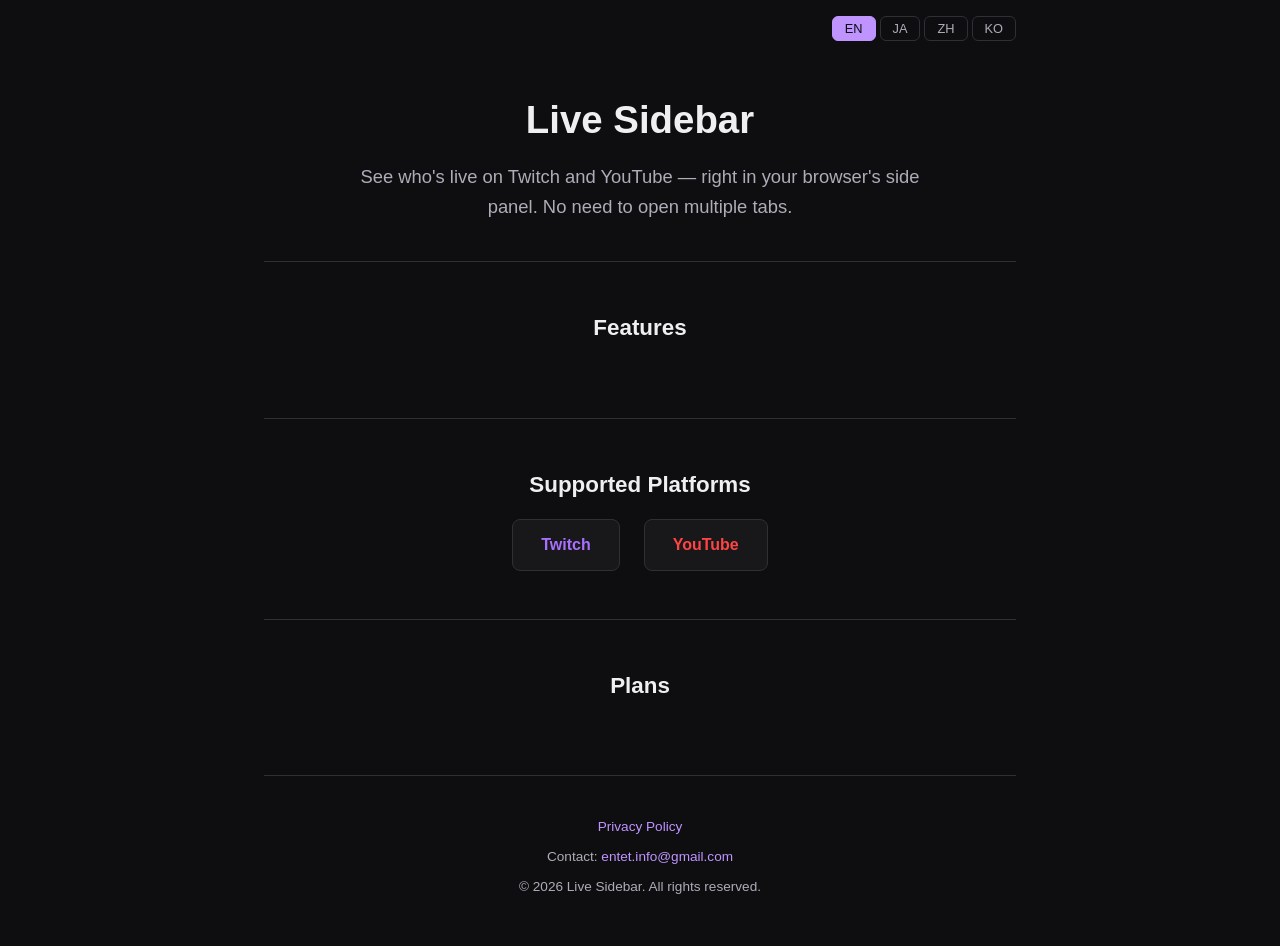
==== index.html @ 1e836720 "Add multilingual support (EN/JA/ZH/KO) to landing page and privacy policy" ====
<!DOCTYPE html>
<html lang="en">
<head>
  <meta charset="UTF-8">
  <meta name="viewport" content="width=device-width, initial-scale=1.0">
  <title>Live Sidebar — Browser Extension for Twitch & YouTube</title>
  <style>
    * { margin: 0; padding: 0; box-sizing: border-box; }
    body {
      font-family: -apple-system, BlinkMacSystemFont, 'Segoe UI', Roboto, sans-serif;
      background: #0e0e10;
      color: #efeff1;
      line-height: 1.6;
    }
    .container { max-width: 800px; margin: 0 auto; padding: 0 24px; }

    .lang-switcher {
      display: flex;
      justify-content: flex-end;
      gap: 4px;
      padding: 16px 0 0;
    }
    .lang-btn {
      background: transparent;
      border: 1px solid #2f2f35;
      color: #adadb8;
      padding: 4px 12px;
      border-radius: 6px;
      cursor: pointer;
      font-size: 0.8rem;
    }
    .lang-btn:hover { border-color: #bf94ff; color: #efeff1; }
    .lang-btn.active { background: #bf94ff; color: #0e0e10; border-color: #bf94ff; }

    header {
      padding: 48px 0 40px;
      text-align: center;
      border-bottom: 1px solid #2f2f35;
    }
    header h1 { font-size: 2.4rem; font-weight: 700; margin-bottom: 12px; }
    header p { font-size: 1.15rem; color: #adadb8; max-width: 560px; margin: 0 auto; }

    .features { padding: 48px 0; border-bottom: 1px solid #2f2f35; }
    .features h2 { font-size: 1.4rem; margin-bottom: 24px; text-align: center; }
    .feature-grid { display: grid; grid-template-columns: 1fr 1fr; gap: 20px; }
    .feature-card {
      background: #18181b;
      border: 1px solid #2f2f35;
      border-radius: 12px;
      padding: 24px;
    }
    .feature-card h3 { font-size: 1rem; margin-bottom: 8px; color: #bf94ff; }
    .feature-card p { font-size: 0.9rem; color: #adadb8; }

    .platforms { padding: 48px 0; text-align: center; border-bottom: 1px solid #2f2f35; }
    .platforms h2 { font-size: 1.4rem; margin-bottom: 16px; }
    .platform-badges { display: flex; justify-content: center; gap: 24px; margin-top: 12px; }
    .badge {
      background: #18181b;
      border: 1px solid #2f2f35;
      border-radius: 8px;
      padding: 12px 28px;
      font-size: 1rem;
      font-weight: 600;
    }
    .badge.twitch { color: #a970ff; }
    .badge.youtube { color: #ff4444; }

    .pricing { padding: 48px 0; border-bottom: 1px solid #2f2f35; }
    .pricing h2 { font-size: 1.4rem; margin-bottom: 24px; text-align: center; }
    .pricing-grid { display: grid; grid-template-columns: 1fr 1fr; gap: 20px; }
    .pricing-card {
      background: #18181b;
      border: 1px solid #2f2f35;
      border-radius: 12px;
      padding: 28px;
      text-align: center;
    }
    .pricing-card.pro { border-color: #bf94ff; }
    .pricing-card h3 { font-size: 1.2rem; margin-bottom: 8px; }
    .pricing-card .price { font-size: 1.6rem; font-weight: 700; margin: 12px 0; }
    .pricing-card .price span { font-size: 0.85rem; font-weight: 400; color: #adadb8; }
    .pricing-card ul { list-style: none; text-align: left; margin-top: 16px; }
    .pricing-card ul li { padding: 6px 0; font-size: 0.9rem; color: #adadb8; }
    .pricing-card ul li::before { content: "\2713  "; color: #00c853; font-weight: 700; }

    footer { padding: 40px 0; text-align: center; color: #adadb8; font-size: 0.85rem; }
    footer a { color: #bf94ff; text-decoration: none; }
    footer a:hover { text-decoration: underline; }
    footer p { margin-bottom: 8px; }

    [data-lang] { display: none; }
    [data-lang].active { display: block; }
    header [data-lang].active { display: block; }
    .feature-grid [data-lang].active, .pricing-grid [data-lang].active { display: grid; }
    .platform-badges [data-lang].active { display: flex; }

    @media (max-width: 600px) {
      header h1 { font-size: 1.8rem; }
      .feature-grid, .pricing-grid { grid-template-columns: 1fr; }
    }
  </style>
</head>
<body>
  <div class="container">
    <div class="lang-switcher">
      <button class="lang-btn active" onclick="setLang('en')">EN</button>
      <button class="lang-btn" onclick="setLang('ja')">JA</button>
      <button class="lang-btn" onclick="setLang('zh')">ZH</button>
      <button class="lang-btn" onclick="setLang('ko')">KO</button>
    </div>

    <header>
      <h1>Live Sidebar</h1>
      <p data-lang="en" class="active">See who's live on Twitch and YouTube — right in your browser's side panel. No need to open multiple tabs.</p>
      <p data-lang="ja">TwitchとYouTubeのライブ配信状況を、ブラウザのサイドパネルでまとめて確認。複数のタブを開く必要はありません。</p>
      <p data-lang="zh">在浏览器侧边栏中查看 Twitch 和 YouTube 的直播状态，无需打开多个标签页。</p>
      <p data-lang="ko">브라우저 사이드 패널에서 Twitch와 YouTube 라이브 방송을 한눈에 확인하세요. 여러 탭을 열 필요가 없습니다.</p>
    </header>

    <section class="features">
      <h2 data-lang="en" class="active">Features</h2>
      <h2 data-lang="ja">機能</h2>
      <h2 data-lang="zh">功能</h2>
      <h2 data-lang="ko">기능</h2>

      <div class="feature-grid" data-lang="en" class="active">
        <div class="feature-card">
          <h3>Unified Live Feed</h3>
          <p>View all your followed Twitch channels and YouTube subscriptions in one sidebar. See who's live at a glance.</p>
        </div>
        <div class="feature-card">
          <h3>Pin Favorites</h3>
          <p>Pin your favorite channels to the top so you never miss when they go live.</p>
        </div>
        <div class="feature-card">
          <h3>Live Notifications</h3>
          <p>Get desktop notifications when your favorite streamers go live. Never miss a stream again.</p>
        </div>
        <div class="feature-card">
          <h3>Minimal & Fast</h3>
          <p>Lightweight extension that runs in Chrome's side panel. No bloat, no clutter.</p>
        </div>
      </div>

      <div class="feature-grid" data-lang="ja">
        <div class="feature-card">
          <h3>統合ライブフィード</h3>
          <p>フォロー中のTwitchチャンネルとYouTubeの登録チャンネルを1つのサイドバーで一覧表示。ライブ状況がひと目でわかります。</p>
        </div>
        <div class="feature-card">
          <h3>ピン留め</h3>
          <p>お気に入りのチャンネルをリストの上部にピン留め。ライブ開始を見逃しません。</p>
        </div>
        <div class="feature-card">
          <h3>ライブ通知</h3>
          <p>お気に入りの配信者がライブを開始するとデスクトップ通知でお知らせ。もう見逃すことはありません。</p>
        </div>
        <div class="feature-card">
          <h3>軽量・高速</h3>
          <p>Chromeのサイドパネルで動作する軽量な拡張機能。シンプルで無駄がありません。</p>
        </div>
      </div>

      <div class="feature-grid" data-lang="zh">
        <div class="feature-card">
          <h3>统一直播动态</h3>
          <p>在一个侧边栏中查看所有关注的 Twitch 频道和 YouTube 订阅的直播状态。一目了然。</p>
        </div>
        <div class="feature-card">
          <h3>置顶收藏</h3>
          <p>将喜爱的频道置顶显示，开播时不再错过。</p>
        </div>
        <div class="feature-card">
          <h3>开播通知</h3>
          <p>当喜爱的主播开始直播时，通过桌面通知提醒您。再也不会错过直播。</p>
        </div>
        <div class="feature-card">
          <h3>轻量快速</h3>
          <p>在 Chrome 侧边面板中运行的轻量级扩展。简洁高效，毫无冗余。</p>
        </div>
      </div>

      <div class="feature-grid" data-lang="ko">
        <div class="feature-card">
          <h3>통합 라이브 피드</h3>
          <p>팔로우 중인 Twitch 채널과 YouTube 구독 채널의 라이브 상태를 하나의 사이드바에서 확인하세요.</p>
        </div>
        <div class="feature-card">
          <h3>즐겨찾기 고정</h3>
          <p>좋아하는 채널을 상단에 고정하여 방송 시작을 놓치지 마세요.</p>
        </div>
        <div class="feature-card">
          <h3>라이브 알림</h3>
          <p>좋아하는 스트리머가 방송을 시작하면 데스크톱 알림으로 알려드립니다.</p>
        </div>
        <div class="feature-card">
          <h3>가볍고 빠른</h3>
          <p>Chrome 사이드 패널에서 실행되는 가벼운 확장 프로그램. 깔끔하고 군더더기 없습니다.</p>
        </div>
      </div>
    </section>

    <section class="platforms">
      <h2 data-lang="en" class="active">Supported Platforms</h2>
      <h2 data-lang="ja">対応プラットフォーム</h2>
      <h2 data-lang="zh">支持的平台</h2>
      <h2 data-lang="ko">지원 플랫폼</h2>
      <div class="platform-badges">
        <div class="badge twitch">Twitch</div>
        <div class="badge youtube">YouTube</div>
      </div>
    </section>

    <section class="pricing">
      <h2 data-lang="en" class="active">Plans</h2>
      <h2 data-lang="ja">プラン</h2>
      <h2 data-lang="zh">方案</h2>
      <h2 data-lang="ko">요금제</h2>

      <div class="pricing-grid" data-lang="en" class="active">
        <div class="pricing-card">
          <h3>Free</h3>
          <div class="price">$0</div>
          <ul>
            <li>Twitch & YouTube integration</li>
            <li>Live status sidebar</li>
            <li>Pin up to 3 channels</li>
            <li>Offline toggle</li>
          </ul>
        </div>
        <div class="pricing-card pro">
          <h3>Pro</h3>
          <div class="price">$2.99<span> /month</span></div>
          <ul>
            <li>Everything in Free</li>
            <li>Unlimited pins</li>
            <li>Live notifications</li>
            <li>Custom filters</li>
            <li>Theme customization</li>
          </ul>
        </div>
      </div>

      <div class="pricing-grid" data-lang="ja">
        <div class="pricing-card">
          <h3>Free</h3>
          <div class="price">$0</div>
          <ul>
            <li>Twitch・YouTube連携</li>
            <li>ライブ状況サイドバー</li>
            <li>ピン留め（3件まで）</li>
            <li>オフライン表示切替</li>
          </ul>
        </div>
        <div class="pricing-card pro">
          <h3>Pro</h3>
          <div class="price">$2.99<span> /月</span></div>
          <ul>
            <li>Freeの全機能</li>
            <li>ピン留め無制限</li>
            <li>ライブ開始通知</li>
            <li>カスタムフィルター</li>
            <li>テーマカスタマイズ</li>
          </ul>
        </div>
      </div>

      <div class="pricing-grid" data-lang="zh">
        <div class="pricing-card">
          <h3>Free</h3>
          <div class="price">$0</div>
          <ul>
            <li>Twitch 和 YouTube 集成</li>
            <li>直播状态侧边栏</li>
            <li>置顶最多3个频道</li>
            <li>离线显示切换</li>
          </ul>
        </div>
        <div class="pricing-card pro">
          <h3>Pro</h3>
          <div class="price">$2.99<span> /月</span></div>
          <ul>
            <li>包含 Free 所有功能</li>
            <li>无限置顶</li>
            <li>开播通知</li>
            <li>自定义筛选</li>
            <li>主题自定义</li>
          </ul>
        </div>
      </div>

      <div class="pricing-grid" data-lang="ko">
        <div class="pricing-card">
          <h3>Free</h3>
          <div class="price">$0</div>
          <ul>
            <li>Twitch & YouTube 연동</li>
            <li>라이브 상태 사이드바</li>
            <li>채널 고정 (최대 3개)</li>
            <li>오프라인 표시 전환</li>
          </ul>
        </div>
        <div class="pricing-card pro">
          <h3>Pro</h3>
          <div class="price">$2.99<span> /월</span></div>
          <ul>
            <li>Free의 모든 기능</li>
            <li>무제한 고정</li>
            <li>라이브 알림</li>
            <li>맞춤 필터</li>
            <li>테마 커스터마이징</li>
          </ul>
        </div>
      </div>
    </section>

    <footer>
      <p><a href="privacy-policy" data-lang="en" class="active">Privacy Policy</a><a href="privacy-policy" data-lang="ja">プライバシーポリシー</a><a href="privacy-policy" data-lang="zh">隐私政策</a><a href="privacy-policy" data-lang="ko">개인정보 처리방침</a></p>
      <p data-lang="en" class="active">Contact: <a href="mailto:entet.info@gmail.com">entet.info@gmail.com</a></p>
      <p data-lang="ja">お問い合わせ: <a href="mailto:entet.info@gmail.com">entet.info@gmail.com</a></p>
      <p data-lang="zh">联系方式: <a href="mailto:entet.info@gmail.com">entet.info@gmail.com</a></p>
      <p data-lang="ko">문의: <a href="mailto:entet.info@gmail.com">entet.info@gmail.com</a></p>
      <p>&copy; 2026 Live Sidebar. All rights reserved.</p>
    </footer>
  </div>

  <script>
    function setLang(lang) {
      document.querySelectorAll('[data-lang]').forEach(el => el.classList.remove('active'));
      document.querySelectorAll('[data-lang="' + lang + '"]').forEach(el => el.classList.add('active'));
      document.querySelectorAll('.lang-btn').forEach(btn => btn.classList.remove('active'));
      document.querySelector('.lang-btn[onclick="setLang(\'' + lang + '\')"]').classList.add('active');
      document.documentElement.lang = lang === 'zh' ? 'zh-CN' : lang;
      localStorage.setItem('lang', lang);
    }
    (function() {
      var saved = localStorage.getItem('lang');
      if (saved && ['en','ja','zh','ko'].indexOf(saved) !== -1) setLang(saved);
    })();
  </script>
</body>
</html>
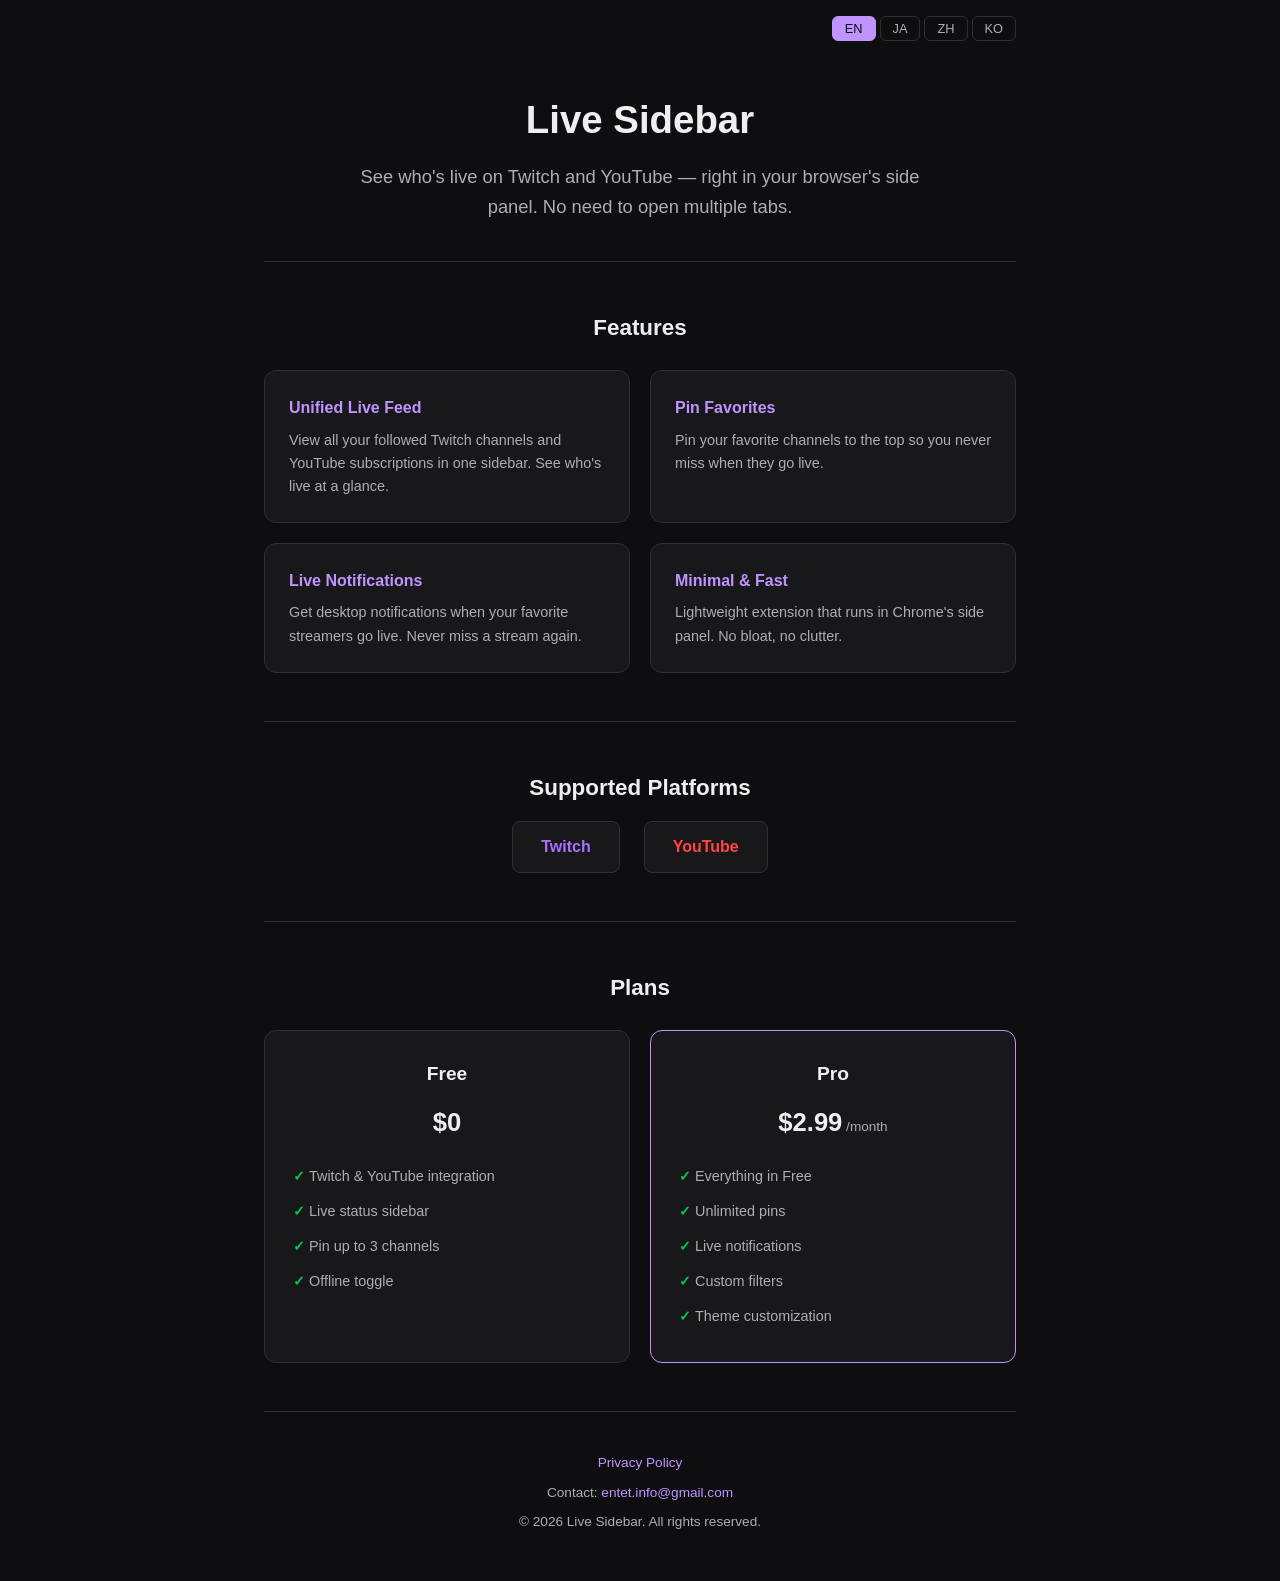
==== commit 0a6897f0: "Fix: initial page load not showing feature/pricing cards due to duplicate class attributes" ====
--- a/index.html
+++ b/index.html
@@ -91,9 +91,8 @@
 
     [data-lang] { display: none; }
     [data-lang].active { display: block; }
-    header [data-lang].active { display: block; }
-    .feature-grid [data-lang].active, .pricing-grid [data-lang].active { display: grid; }
-    .platform-badges [data-lang].active { display: flex; }
+    a[data-lang].active { display: inline; }
+    .feature-grid[data-lang].active, .pricing-grid[data-lang].active { display: grid; }
 
     @media (max-width: 600px) {
       header h1 { font-size: 1.8rem; }
@@ -124,7 +123,7 @@
       <h2 data-lang="zh">功能</h2>
       <h2 data-lang="ko">기능</h2>
 
-      <div class="feature-grid" data-lang="en" class="active">
+      <div class="feature-grid active" data-lang="en">
         <div class="feature-card">
           <h3>Unified Live Feed</h3>
           <p>View all your followed Twitch channels and YouTube subscriptions in one sidebar. See who's live at a glance.</p>
@@ -218,7 +217,7 @@
       <h2 data-lang="zh">方案</h2>
       <h2 data-lang="ko">요금제</h2>
 
-      <div class="pricing-grid" data-lang="en" class="active">
+      <div class="pricing-grid active" data-lang="en">
         <div class="pricing-card">
           <h3>Free</h3>
           <div class="price">$0</div>
@@ -316,7 +315,7 @@
     </section>
 
     <footer>
-      <p><a href="privacy-policy" data-lang="en" class="active">Privacy Policy</a><a href="privacy-policy" data-lang="ja">プライバシーポリシー</a><a href="privacy-policy" data-lang="zh">隐私政策</a><a href="privacy-policy" data-lang="ko">개인정보 처리방침</a></p>
+      <p><a href="privacy-policy.html" data-lang="en" class="active">Privacy Policy</a><a href="privacy-policy.html" data-lang="ja">プライバシーポリシー</a><a href="privacy-policy.html" data-lang="zh">隐私政策</a><a href="privacy-policy.html" data-lang="ko">개인정보 처리방침</a></p>
       <p data-lang="en" class="active">Contact: <a href="mailto:entet.info@gmail.com">entet.info@gmail.com</a></p>
       <p data-lang="ja">お問い合わせ: <a href="mailto:entet.info@gmail.com">entet.info@gmail.com</a></p>
       <p data-lang="zh">联系方式: <a href="mailto:entet.info@gmail.com">entet.info@gmail.com</a></p>
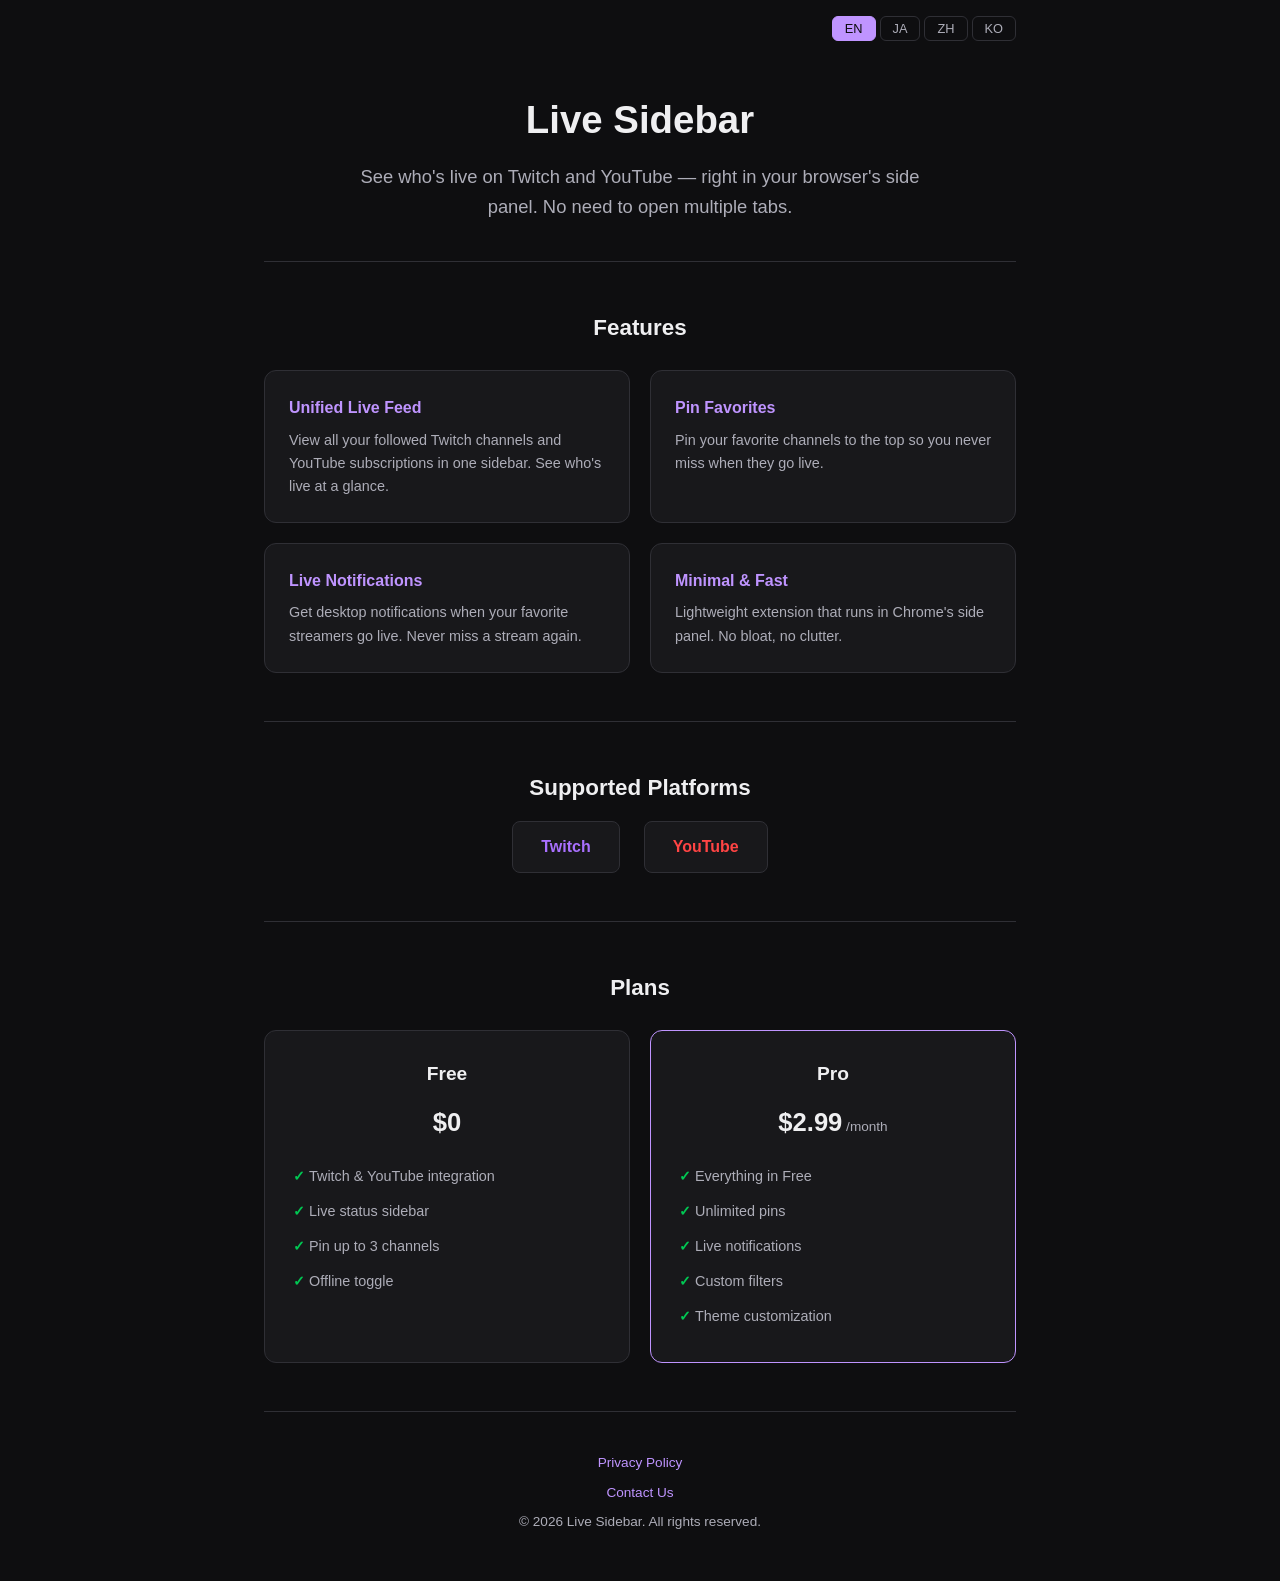
==== commit 4aa976d6: "Replace email with Google Forms contact link" ====
--- a/index.html
+++ b/index.html
@@ -316,10 +316,10 @@
 
     <footer>
       <p><a href="privacy-policy.html" data-lang="en" class="active">Privacy Policy</a><a href="privacy-policy.html" data-lang="ja">プライバシーポリシー</a><a href="privacy-policy.html" data-lang="zh">隐私政策</a><a href="privacy-policy.html" data-lang="ko">개인정보 처리방침</a></p>
-      <p data-lang="en" class="active">Contact: <a href="mailto:entet.info@gmail.com">entet.info@gmail.com</a></p>
-      <p data-lang="ja">お問い合わせ: <a href="mailto:entet.info@gmail.com">entet.info@gmail.com</a></p>
-      <p data-lang="zh">联系方式: <a href="mailto:entet.info@gmail.com">entet.info@gmail.com</a></p>
-      <p data-lang="ko">문의: <a href="mailto:entet.info@gmail.com">entet.info@gmail.com</a></p>
+      <p data-lang="en" class="active"><a href="https://docs.google.com/forms/d/e/1FAIpQLSeSbWLISd7ZpWGRhp2kvxbcxtRMpwEVe7srEay6lUH2knVQWQ/viewform" target="_blank" rel="noopener">Contact Us</a></p>
+      <p data-lang="ja"><a href="https://docs.google.com/forms/d/e/1FAIpQLSeSbWLISd7ZpWGRhp2kvxbcxtRMpwEVe7srEay6lUH2knVQWQ/viewform" target="_blank" rel="noopener">お問い合わせ</a></p>
+      <p data-lang="zh"><a href="https://docs.google.com/forms/d/e/1FAIpQLSeSbWLISd7ZpWGRhp2kvxbcxtRMpwEVe7srEay6lUH2knVQWQ/viewform" target="_blank" rel="noopener">联系我们</a></p>
+      <p data-lang="ko"><a href="https://docs.google.com/forms/d/e/1FAIpQLSeSbWLISd7ZpWGRhp2kvxbcxtRMpwEVe7srEay6lUH2knVQWQ/viewform" target="_blank" rel="noopener">문의하기</a></p>
       <p>&copy; 2026 Live Sidebar. All rights reserved.</p>
     </footer>
   </div>
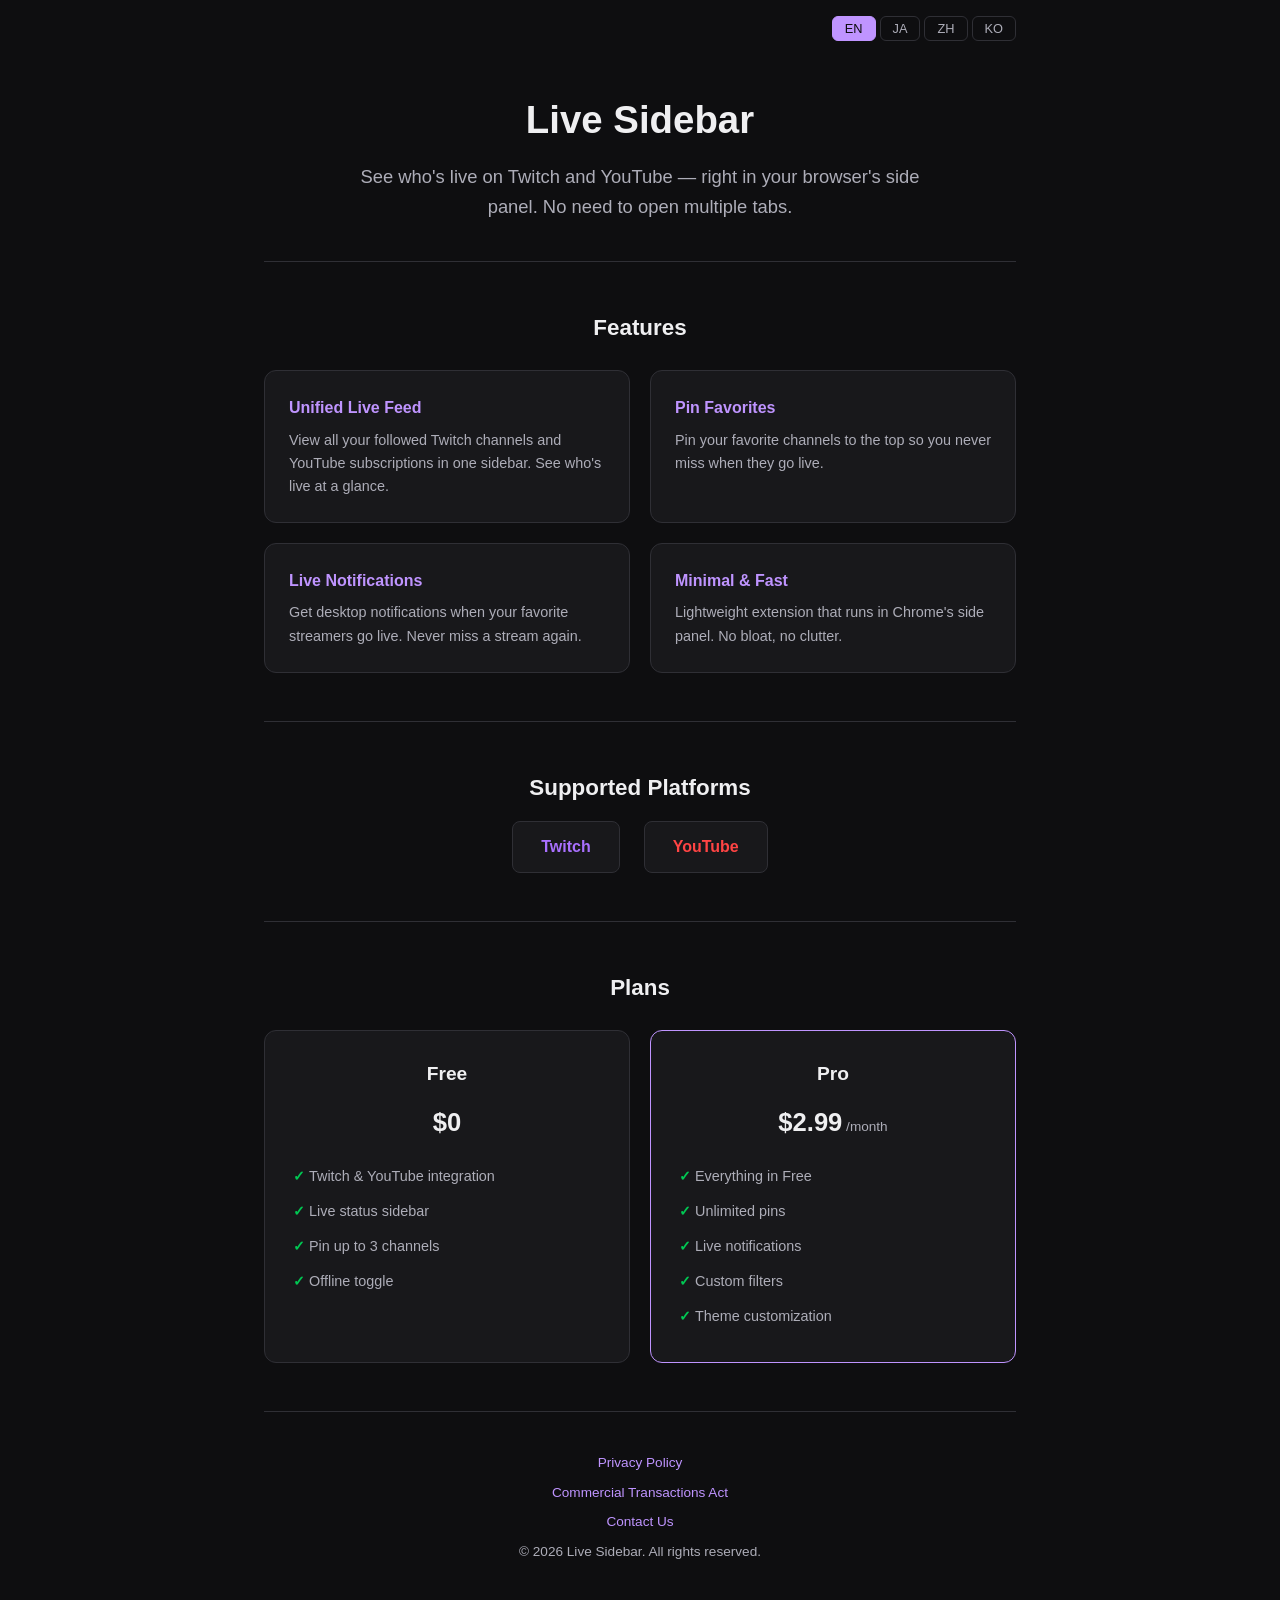
==== commit 8fcb98cd: "Add 特定商取引法に基づく表記 page for Stripe compliance - Create tokushoho.html with full commercial transaction" ====
--- a/index.html
+++ b/index.html
@@ -316,6 +316,7 @@
 
     <footer>
       <p><a href="privacy-policy.html" data-lang="en" class="active">Privacy Policy</a><a href="privacy-policy.html" data-lang="ja">プライバシーポリシー</a><a href="privacy-policy.html" data-lang="zh">隐私政策</a><a href="privacy-policy.html" data-lang="ko">개인정보 처리방침</a></p>
+      <p><a href="tokushoho.html" data-lang="en" class="active">Commercial Transactions Act</a><a href="tokushoho.html" data-lang="ja">特定商取引法に基づく表記</a><a href="tokushoho.html" data-lang="zh">特定商业交易法标识</a><a href="tokushoho.html" data-lang="ko">특정상거래법에 의한 표기</a></p>
       <p data-lang="en" class="active"><a href="https://docs.google.com/forms/d/e/1FAIpQLSeSbWLISd7ZpWGRhp2kvxbcxtRMpwEVe7srEay6lUH2knVQWQ/viewform" target="_blank" rel="noopener">Contact Us</a></p>
       <p data-lang="ja"><a href="https://docs.google.com/forms/d/e/1FAIpQLSeSbWLISd7ZpWGRhp2kvxbcxtRMpwEVe7srEay6lUH2knVQWQ/viewform" target="_blank" rel="noopener">お問い合わせ</a></p>
       <p data-lang="zh"><a href="https://docs.google.com/forms/d/e/1FAIpQLSeSbWLISd7ZpWGRhp2kvxbcxtRMpwEVe7srEay6lUH2knVQWQ/viewform" target="_blank" rel="noopener">联系我们</a></p>
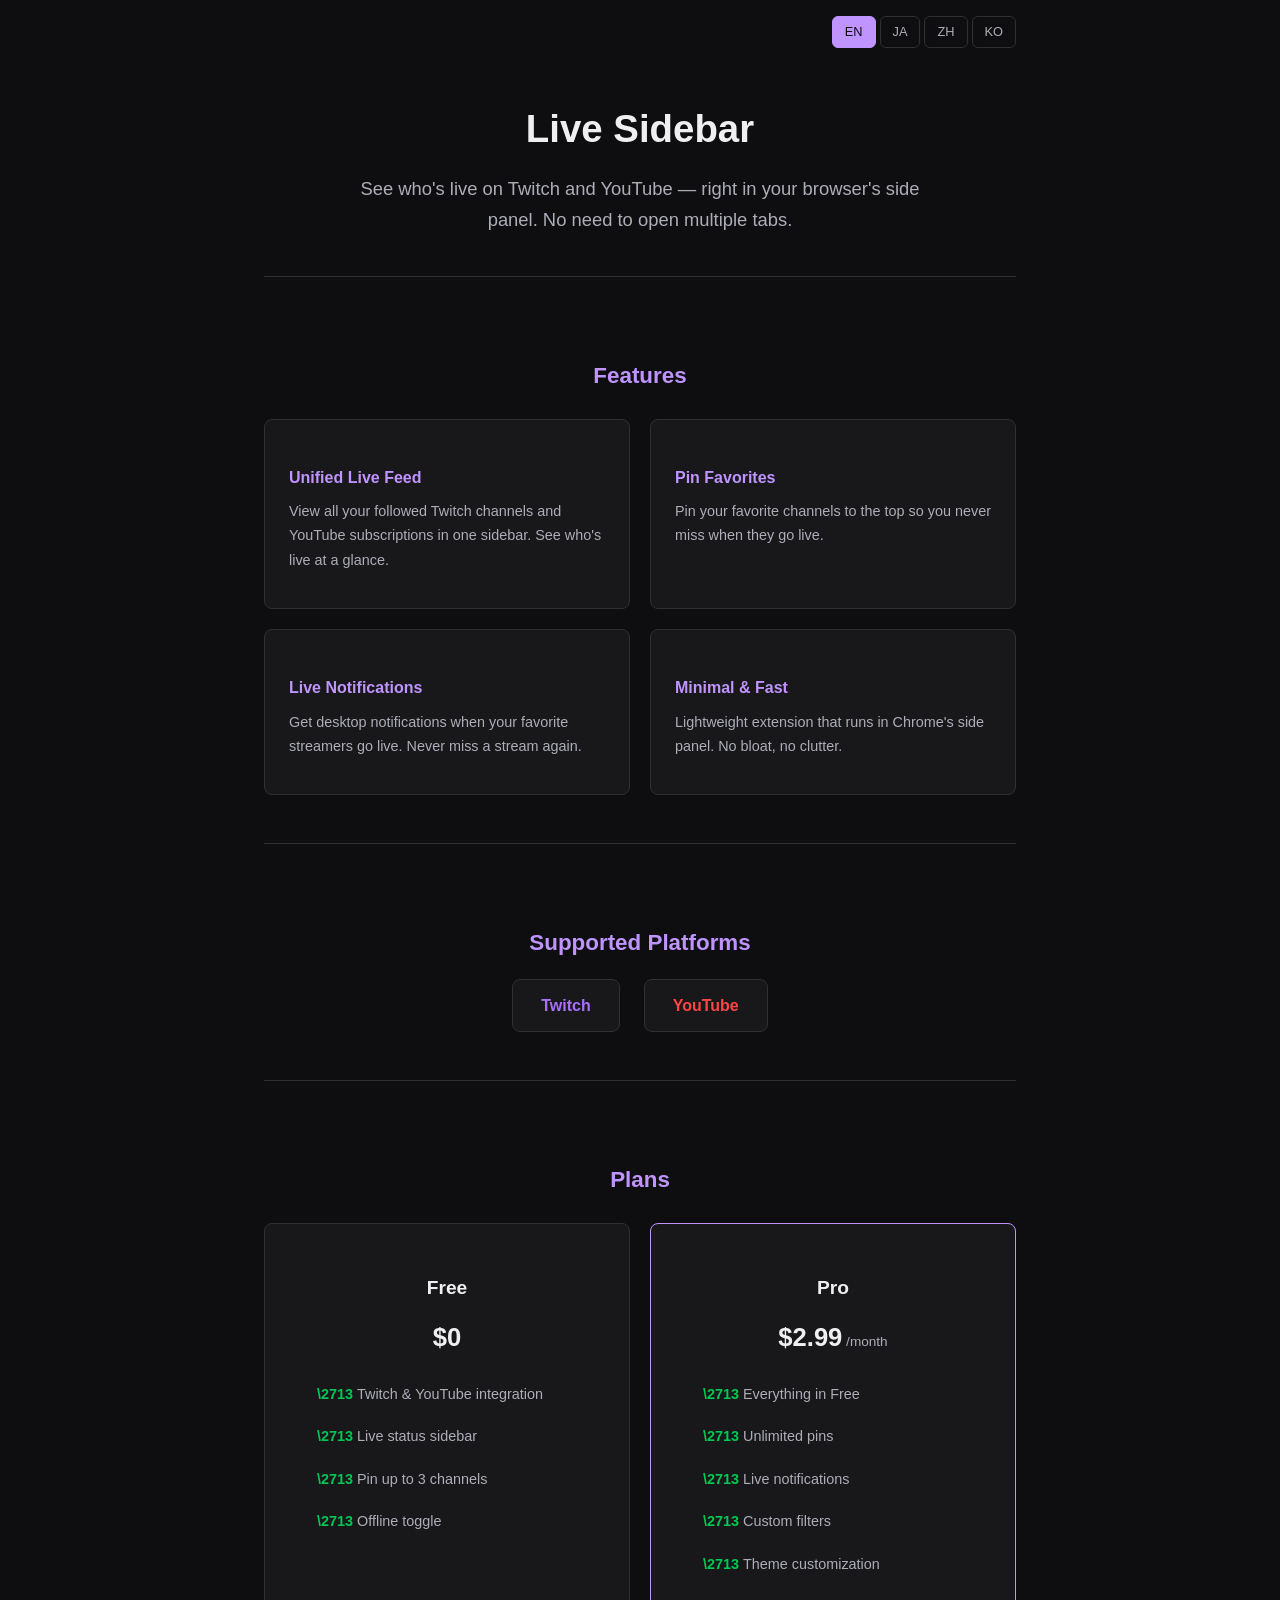
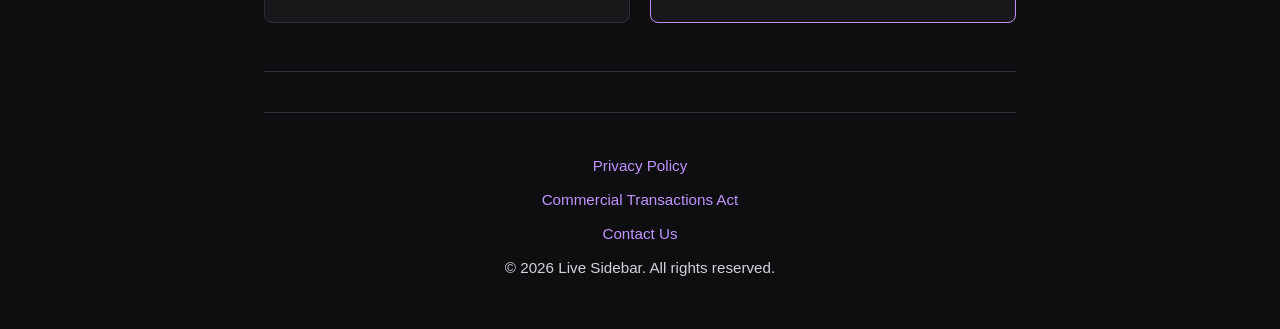
==== commit b068747f: "Make live sidebar pages CSP-compatible" ====
--- a/index.html
+++ b/index.html
@@ -4,109 +4,19 @@
   <meta charset="UTF-8">
   <meta name="viewport" content="width=device-width, initial-scale=1.0">
   <title>Live Sidebar — Browser Extension for Twitch & YouTube</title>
-  <style>
-    * { margin: 0; padding: 0; box-sizing: border-box; }
-    body {
-      font-family: -apple-system, BlinkMacSystemFont, 'Segoe UI', Roboto, sans-serif;
-      background: #0e0e10;
-      color: #efeff1;
-      line-height: 1.6;
-    }
-    .container { max-width: 800px; margin: 0 auto; padding: 0 24px; }
-
-    .lang-switcher {
-      display: flex;
-      justify-content: flex-end;
-      gap: 4px;
-      padding: 16px 0 0;
-    }
-    .lang-btn {
-      background: transparent;
-      border: 1px solid #2f2f35;
-      color: #adadb8;
-      padding: 4px 12px;
-      border-radius: 6px;
-      cursor: pointer;
-      font-size: 0.8rem;
-    }
-    .lang-btn:hover { border-color: #bf94ff; color: #efeff1; }
-    .lang-btn.active { background: #bf94ff; color: #0e0e10; border-color: #bf94ff; }
-
-    header {
-      padding: 48px 0 40px;
-      text-align: center;
-      border-bottom: 1px solid #2f2f35;
-    }
-    header h1 { font-size: 2.4rem; font-weight: 700; margin-bottom: 12px; }
-    header p { font-size: 1.15rem; color: #adadb8; max-width: 560px; margin: 0 auto; }
-
-    .features { padding: 48px 0; border-bottom: 1px solid #2f2f35; }
-    .features h2 { font-size: 1.4rem; margin-bottom: 24px; text-align: center; }
-    .feature-grid { display: grid; grid-template-columns: 1fr 1fr; gap: 20px; }
-    .feature-card {
-      background: #18181b;
-      border: 1px solid #2f2f35;
-      border-radius: 12px;
-      padding: 24px;
-    }
-    .feature-card h3 { font-size: 1rem; margin-bottom: 8px; color: #bf94ff; }
-    .feature-card p { font-size: 0.9rem; color: #adadb8; }
-
-    .platforms { padding: 48px 0; text-align: center; border-bottom: 1px solid #2f2f35; }
-    .platforms h2 { font-size: 1.4rem; margin-bottom: 16px; }
-    .platform-badges { display: flex; justify-content: center; gap: 24px; margin-top: 12px; }
-    .badge {
-      background: #18181b;
-      border: 1px solid #2f2f35;
-      border-radius: 8px;
-      padding: 12px 28px;
-      font-size: 1rem;
-      font-weight: 600;
-    }
-    .badge.twitch { color: #a970ff; }
-    .badge.youtube { color: #ff4444; }
-
-    .pricing { padding: 48px 0; border-bottom: 1px solid #2f2f35; }
-    .pricing h2 { font-size: 1.4rem; margin-bottom: 24px; text-align: center; }
-    .pricing-grid { display: grid; grid-template-columns: 1fr 1fr; gap: 20px; }
-    .pricing-card {
-      background: #18181b;
-      border: 1px solid #2f2f35;
-      border-radius: 12px;
-      padding: 28px;
-      text-align: center;
-    }
-    .pricing-card.pro { border-color: #bf94ff; }
-    .pricing-card h3 { font-size: 1.2rem; margin-bottom: 8px; }
-    .pricing-card .price { font-size: 1.6rem; font-weight: 700; margin: 12px 0; }
-    .pricing-card .price span { font-size: 0.85rem; font-weight: 400; color: #adadb8; }
-    .pricing-card ul { list-style: none; text-align: left; margin-top: 16px; }
-    .pricing-card ul li { padding: 6px 0; font-size: 0.9rem; color: #adadb8; }
-    .pricing-card ul li::before { content: "\2713  "; color: #00c853; font-weight: 700; }
-
-    footer { padding: 40px 0; text-align: center; color: #adadb8; font-size: 0.85rem; }
-    footer a { color: #bf94ff; text-decoration: none; }
-    footer a:hover { text-decoration: underline; }
-    footer p { margin-bottom: 8px; }
-
-    [data-lang] { display: none; }
-    [data-lang].active { display: block; }
-    a[data-lang].active { display: inline; }
-    .feature-grid[data-lang].active, .pricing-grid[data-lang].active { display: grid; }
-
-    @media (max-width: 600px) {
-      header h1 { font-size: 1.8rem; }
-      .feature-grid, .pricing-grid { grid-template-columns: 1fr; }
-    }
-  </style>
+  <link rel="stylesheet" href="live-sidebar.css">
 </head>
 <body>
+  <span id="lang-en" class="lang-anchor"></span>
+  <span id="lang-ja" class="lang-anchor"></span>
+  <span id="lang-zh" class="lang-anchor"></span>
+  <span id="lang-ko" class="lang-anchor"></span>
   <div class="container">
-    <div class="lang-switcher">
-      <button class="lang-btn active" onclick="setLang('en')">EN</button>
-      <button class="lang-btn" onclick="setLang('ja')">JA</button>
-      <button class="lang-btn" onclick="setLang('zh')">ZH</button>
-      <button class="lang-btn" onclick="setLang('ko')">KO</button>
+    <div class="lang-switcher" aria-label="Language">
+      <a class="lang-btn active" href="#lang-en">EN</a>
+      <a class="lang-btn " href="#lang-ja">JA</a>
+      <a class="lang-btn " href="#lang-zh">ZH</a>
+      <a class="lang-btn " href="#lang-ko">KO</a>
     </div>
 
     <header>
@@ -315,8 +225,8 @@
     </section>
 
     <footer>
-      <p><a href="privacy-policy.html" data-lang="en" class="active">Privacy Policy</a><a href="privacy-policy.html" data-lang="ja">プライバシーポリシー</a><a href="privacy-policy.html" data-lang="zh">隐私政策</a><a href="privacy-policy.html" data-lang="ko">개인정보 처리방침</a></p>
-      <p><a href="tokushoho.html" data-lang="en" class="active">Commercial Transactions Act</a><a href="tokushoho.html" data-lang="ja">特定商取引法に基づく表記</a><a href="tokushoho.html" data-lang="zh">特定商业交易法标识</a><a href="tokushoho.html" data-lang="ko">특정상거래법에 의한 표기</a></p>
+      <p><a href="privacy-policy" data-lang="en" class="active">Privacy Policy</a><a href="privacy-policy" data-lang="ja">プライバシーポリシー</a><a href="privacy-policy" data-lang="zh">隐私政策</a><a href="privacy-policy" data-lang="ko">개인정보 처리방침</a></p>
+      <p><a href="tokushoho" data-lang="en" class="active">Commercial Transactions Act</a><a href="tokushoho" data-lang="ja">特定商取引法に基づく表記</a><a href="tokushoho" data-lang="zh">特定商业交易法标识</a><a href="tokushoho" data-lang="ko">특정상거래법에 의한 표기</a></p>
       <p data-lang="en" class="active"><a href="https://docs.google.com/forms/d/e/1FAIpQLSeSbWLISd7ZpWGRhp2kvxbcxtRMpwEVe7srEay6lUH2knVQWQ/viewform" target="_blank" rel="noopener">Contact Us</a></p>
       <p data-lang="ja"><a href="https://docs.google.com/forms/d/e/1FAIpQLSeSbWLISd7ZpWGRhp2kvxbcxtRMpwEVe7srEay6lUH2knVQWQ/viewform" target="_blank" rel="noopener">お問い合わせ</a></p>
       <p data-lang="zh"><a href="https://docs.google.com/forms/d/e/1FAIpQLSeSbWLISd7ZpWGRhp2kvxbcxtRMpwEVe7srEay6lUH2knVQWQ/viewform" target="_blank" rel="noopener">联系我们</a></p>
@@ -324,20 +234,5 @@
       <p>&copy; 2026 Live Sidebar. All rights reserved.</p>
     </footer>
   </div>
-
-  <script>
-    function setLang(lang) {
-      document.querySelectorAll('[data-lang]').forEach(el => el.classList.remove('active'));
-      document.querySelectorAll('[data-lang="' + lang + '"]').forEach(el => el.classList.add('active'));
-      document.querySelectorAll('.lang-btn').forEach(btn => btn.classList.remove('active'));
-      document.querySelector('.lang-btn[onclick="setLang(\'' + lang + '\')"]').classList.add('active');
-      document.documentElement.lang = lang === 'zh' ? 'zh-CN' : lang;
-      localStorage.setItem('lang', lang);
-    }
-    (function() {
-      var saved = localStorage.getItem('lang');
-      if (saved && ['en','ja','zh','ko'].indexOf(saved) !== -1) setLang(saved);
-    })();
-  </script>
 </body>
 </html>
--- a/live-sidebar.css
+++ b/live-sidebar.css
@@ -0,0 +1,518 @@
+* {
+  box-sizing: border-box;
+  margin: 0;
+  padding: 0;
+}
+
+body {
+  background: #0e0e10;
+  color: #efeff1;
+  font-family: -apple-system, BlinkMacSystemFont, "Segoe UI", Roboto, sans-serif;
+  line-height: 1.7;
+}
+
+.container {
+  margin: 0 auto;
+  max-width: 800px;
+  padding: 0 24px;
+}
+
+.lang-anchor {
+  display: none;
+}
+
+.lang-switcher {
+  display: flex;
+  gap: 4px;
+  justify-content: flex-end;
+  padding: 16px 0 0;
+}
+
+.lang-btn {
+  background: transparent;
+  border: 1px solid #2f2f35;
+  border-radius: 6px;
+  color: #adadb8;
+  font-size: 0.8rem;
+  padding: 4px 12px;
+  text-decoration: none;
+}
+
+.lang-btn:hover {
+  border-color: #bf94ff;
+  color: #efeff1;
+}
+
+.lang-btn.active {
+  background: #bf94ff;
+  border-color: #bf94ff;
+  color: #0e0e10;
+}
+
+body:has(.lang-anchor:target) .lang-btn.active {
+  background: transparent;
+  border-color: #2f2f35;
+  color: #adadb8;
+}
+
+body:has(#lang-en:target) .lang-btn[href="#lang-en"],
+body:has(#lang-ja:target) .lang-btn[href="#lang-ja"],
+body:has(#lang-zh:target) .lang-btn[href="#lang-zh"],
+body:has(#lang-ko:target) .lang-btn[href="#lang-ko"] {
+  background: #bf94ff;
+  border-color: #bf94ff;
+  color: #0e0e10;
+}
+
+[data-lang] {
+  display: none;
+}
+
+[data-lang].active {
+  display: block;
+}
+
+a[data-lang].active {
+  display: inline;
+}
+
+.feature-grid[data-lang].active,
+.pricing-grid[data-lang].active {
+  display: grid;
+}
+
+table[data-lang].active {
+  display: table;
+}
+
+body:has(.lang-anchor:target) [data-lang].active {
+  display: none;
+}
+
+body:has(.lang-anchor:target) a[data-lang].active {
+  display: none;
+}
+
+body:has(#lang-en:target) [data-lang="en"],
+body:has(#lang-ja:target) [data-lang="ja"],
+body:has(#lang-zh:target) [data-lang="zh"],
+body:has(#lang-ko:target) [data-lang="ko"] {
+  display: block;
+}
+
+body:has(#lang-en:target) a[data-lang="en"],
+body:has(#lang-ja:target) a[data-lang="ja"],
+body:has(#lang-zh:target) a[data-lang="zh"],
+body:has(#lang-ko:target) a[data-lang="ko"] {
+  display: inline;
+}
+
+body:has(#lang-en:target) .feature-grid[data-lang="en"],
+body:has(#lang-ja:target) .feature-grid[data-lang="ja"],
+body:has(#lang-zh:target) .feature-grid[data-lang="zh"],
+body:has(#lang-ko:target) .feature-grid[data-lang="ko"],
+body:has(#lang-en:target) .pricing-grid[data-lang="en"],
+body:has(#lang-ja:target) .pricing-grid[data-lang="ja"],
+body:has(#lang-zh:target) .pricing-grid[data-lang="zh"],
+body:has(#lang-ko:target) .pricing-grid[data-lang="ko"] {
+  display: grid;
+}
+
+body:has(#lang-en:target) table[data-lang="en"],
+body:has(#lang-ja:target) table[data-lang="ja"],
+body:has(#lang-zh:target) table[data-lang="zh"],
+body:has(#lang-ko:target) table[data-lang="ko"] {
+  display: table;
+}
+
+header {
+  border-bottom: 1px solid #2f2f35;
+  padding: 48px 0 40px;
+  text-align: center;
+}
+
+header h1 {
+  font-size: 2.4rem;
+  font-weight: 700;
+  margin-bottom: 12px;
+}
+
+header p {
+  color: #adadb8;
+  font-size: 1.15rem;
+  margin: 0 auto;
+  max-width: 560px;
+}
+
+.features,
+.platforms,
+.pricing {
+  border-bottom: 1px solid #2f2f35;
+  padding: 48px 0;
+}
+
+.platforms {
+  text-align: center;
+}
+
+.features h2,
+.platforms h2,
+.pricing h2 {
+  font-size: 1.4rem;
+  margin-bottom: 24px;
+  text-align: center;
+}
+
+.platforms h2 {
+  margin-bottom: 16px;
+}
+
+.feature-grid,
+.pricing-grid {
+  display: grid;
+  gap: 20px;
+  grid-template-columns: 1fr 1fr;
+}
+
+.feature-card,
+.pricing-card,
+.steps,
+.faq-item {
+  background: #18181b;
+  border: 1px solid #2f2f35;
+  border-radius: 8px;
+}
+
+.feature-card {
+  padding: 24px;
+}
+
+.feature-card h3 {
+  color: #bf94ff;
+  font-size: 1rem;
+  margin-bottom: 8px;
+}
+
+.feature-card p {
+  color: #adadb8;
+  font-size: 0.9rem;
+}
+
+.platform-badges {
+  display: flex;
+  gap: 24px;
+  justify-content: center;
+  margin-top: 12px;
+}
+
+.badge {
+  background: #18181b;
+  border: 1px solid #2f2f35;
+  border-radius: 8px;
+  font-size: 1rem;
+  font-weight: 600;
+  padding: 12px 28px;
+}
+
+.badge.twitch {
+  color: #a970ff;
+}
+
+.badge.youtube {
+  color: #ff4444;
+}
+
+.pricing-card {
+  padding: 28px;
+  text-align: center;
+}
+
+.pricing-card.pro {
+  border-color: #bf94ff;
+}
+
+.pricing-card h3 {
+  font-size: 1.2rem;
+  margin-bottom: 8px;
+}
+
+.price,
+.pricing-card .price {
+  color: #efeff1;
+  font-size: 1.6rem;
+  font-weight: 700;
+  margin: 12px 0;
+}
+
+.price span,
+.pricing-card .price span {
+  color: #adadb8;
+  font-size: 0.85rem;
+  font-weight: 400;
+}
+
+.pricing-card ul {
+  list-style: none;
+  margin-top: 16px;
+  text-align: left;
+}
+
+.pricing-card li {
+  color: #adadb8;
+  font-size: 0.9rem;
+  padding: 6px 0;
+}
+
+.pricing-card li::before {
+  color: #00c853;
+  content: "\\2713  ";
+  font-weight: 700;
+}
+
+.back {
+  color: #bf94ff;
+  display: inline-block;
+  font-size: 0.9rem;
+  padding: 16px 0;
+  text-decoration: none;
+}
+
+.back:hover,
+footer a:hover,
+td a:hover {
+  text-decoration: underline;
+}
+
+h1 {
+  font-size: 2rem;
+  font-weight: 700;
+  margin-bottom: 24px;
+}
+
+.updated {
+  color: #adadb8;
+  font-size: 0.9rem;
+  margin-bottom: 32px;
+}
+
+h2 {
+  color: #bf94ff;
+  font-size: 1.2rem;
+  font-weight: 600;
+  margin: 32px 0 12px;
+}
+
+h3 {
+  color: #efeff1;
+  font-size: 1rem;
+  font-weight: 600;
+  margin: 20px 0 8px;
+}
+
+p,
+li {
+  color: #d3d3d8;
+  font-size: 0.95rem;
+  margin-bottom: 12px;
+}
+
+ul,
+ol {
+  margin-bottom: 12px;
+  padding-left: 24px;
+}
+
+li {
+  margin-bottom: 6px;
+}
+
+a {
+  color: #bf94ff;
+}
+
+strong {
+  color: #efeff1;
+}
+
+.steps,
+.faq-item {
+  margin: 12px 0;
+  padding: 16px 20px;
+}
+
+.steps ol {
+  margin-bottom: 0;
+}
+
+.steps li:last-child {
+  margin-bottom: 0;
+}
+
+.faq-q {
+  color: #efeff1;
+  font-weight: 600;
+  margin-bottom: 8px;
+}
+
+.faq-a {
+  color: #d3d3d8;
+  margin-bottom: 0;
+}
+
+.pro-badge {
+  background: #bf94ff;
+  border-radius: 4px;
+  color: #0e0e10;
+  font-size: 0.75rem;
+  font-weight: 700;
+  padding: 2px 8px;
+  vertical-align: middle;
+}
+
+.contact-note {
+  margin-top: 24px;
+}
+
+table {
+  border-collapse: collapse;
+  margin-bottom: 32px;
+  width: 100%;
+}
+
+th,
+td {
+  border-bottom: 1px solid #2f2f35;
+  font-size: 0.95rem;
+  padding: 14px 16px;
+  text-align: left;
+  vertical-align: top;
+}
+
+th {
+  color: #bf94ff;
+  font-weight: 600;
+  white-space: nowrap;
+  width: 200px;
+}
+
+td {
+  color: #d3d3d8;
+}
+
+td a {
+  color: #bf94ff;
+  text-decoration: none;
+}
+
+footer {
+  border-top: 1px solid #2f2f35;
+  color: #adadb8;
+  font-size: 0.85rem;
+  margin-top: 40px;
+  padding: 40px 0;
+  text-align: center;
+}
+
+footer p {
+  margin-bottom: 8px;
+}
+
+footer a {
+  color: #bf94ff;
+  text-decoration: none;
+}
+
+/* Keep language variants hidden even when later element styles set display. */
+[data-lang] {
+  display: none !important;
+}
+
+[data-lang].active {
+  display: block !important;
+}
+
+a[data-lang].active {
+  display: inline !important;
+}
+
+.feature-grid[data-lang].active,
+.pricing-grid[data-lang].active {
+  display: grid !important;
+}
+
+table[data-lang].active {
+  display: table !important;
+}
+
+body:has(.lang-anchor:target) [data-lang].active {
+  display: none !important;
+}
+
+body:has(#lang-en:target) [data-lang="en"],
+body:has(#lang-ja:target) [data-lang="ja"],
+body:has(#lang-zh:target) [data-lang="zh"],
+body:has(#lang-ko:target) [data-lang="ko"] {
+  display: block !important;
+}
+
+body:has(#lang-en:target) a[data-lang="en"],
+body:has(#lang-ja:target) a[data-lang="ja"],
+body:has(#lang-zh:target) a[data-lang="zh"],
+body:has(#lang-ko:target) a[data-lang="ko"] {
+  display: inline !important;
+}
+
+body:has(#lang-en:target) .feature-grid[data-lang="en"],
+body:has(#lang-ja:target) .feature-grid[data-lang="ja"],
+body:has(#lang-zh:target) .feature-grid[data-lang="zh"],
+body:has(#lang-ko:target) .feature-grid[data-lang="ko"],
+body:has(#lang-en:target) .pricing-grid[data-lang="en"],
+body:has(#lang-ja:target) .pricing-grid[data-lang="ja"],
+body:has(#lang-zh:target) .pricing-grid[data-lang="zh"],
+body:has(#lang-ko:target) .pricing-grid[data-lang="ko"] {
+  display: grid !important;
+}
+
+body:has(#lang-en:target) table[data-lang="en"],
+body:has(#lang-ja:target) table[data-lang="ja"],
+body:has(#lang-zh:target) table[data-lang="zh"],
+body:has(#lang-ko:target) table[data-lang="ko"] {
+  display: table !important;
+}
+
+@media (max-width: 600px) {
+  .container {
+    padding: 0 18px;
+  }
+
+  header h1 {
+    font-size: 1.8rem;
+  }
+
+  h1 {
+    font-size: 1.5rem;
+  }
+
+  .feature-grid,
+  .pricing-grid {
+    grid-template-columns: 1fr;
+  }
+
+  .platform-badges {
+    gap: 12px;
+  }
+
+  .badge {
+    flex: 1;
+    padding: 10px 16px;
+  }
+
+  th {
+    font-size: 0.85rem;
+    width: 120px;
+  }
+
+  td {
+    font-size: 0.85rem;
+  }
+}
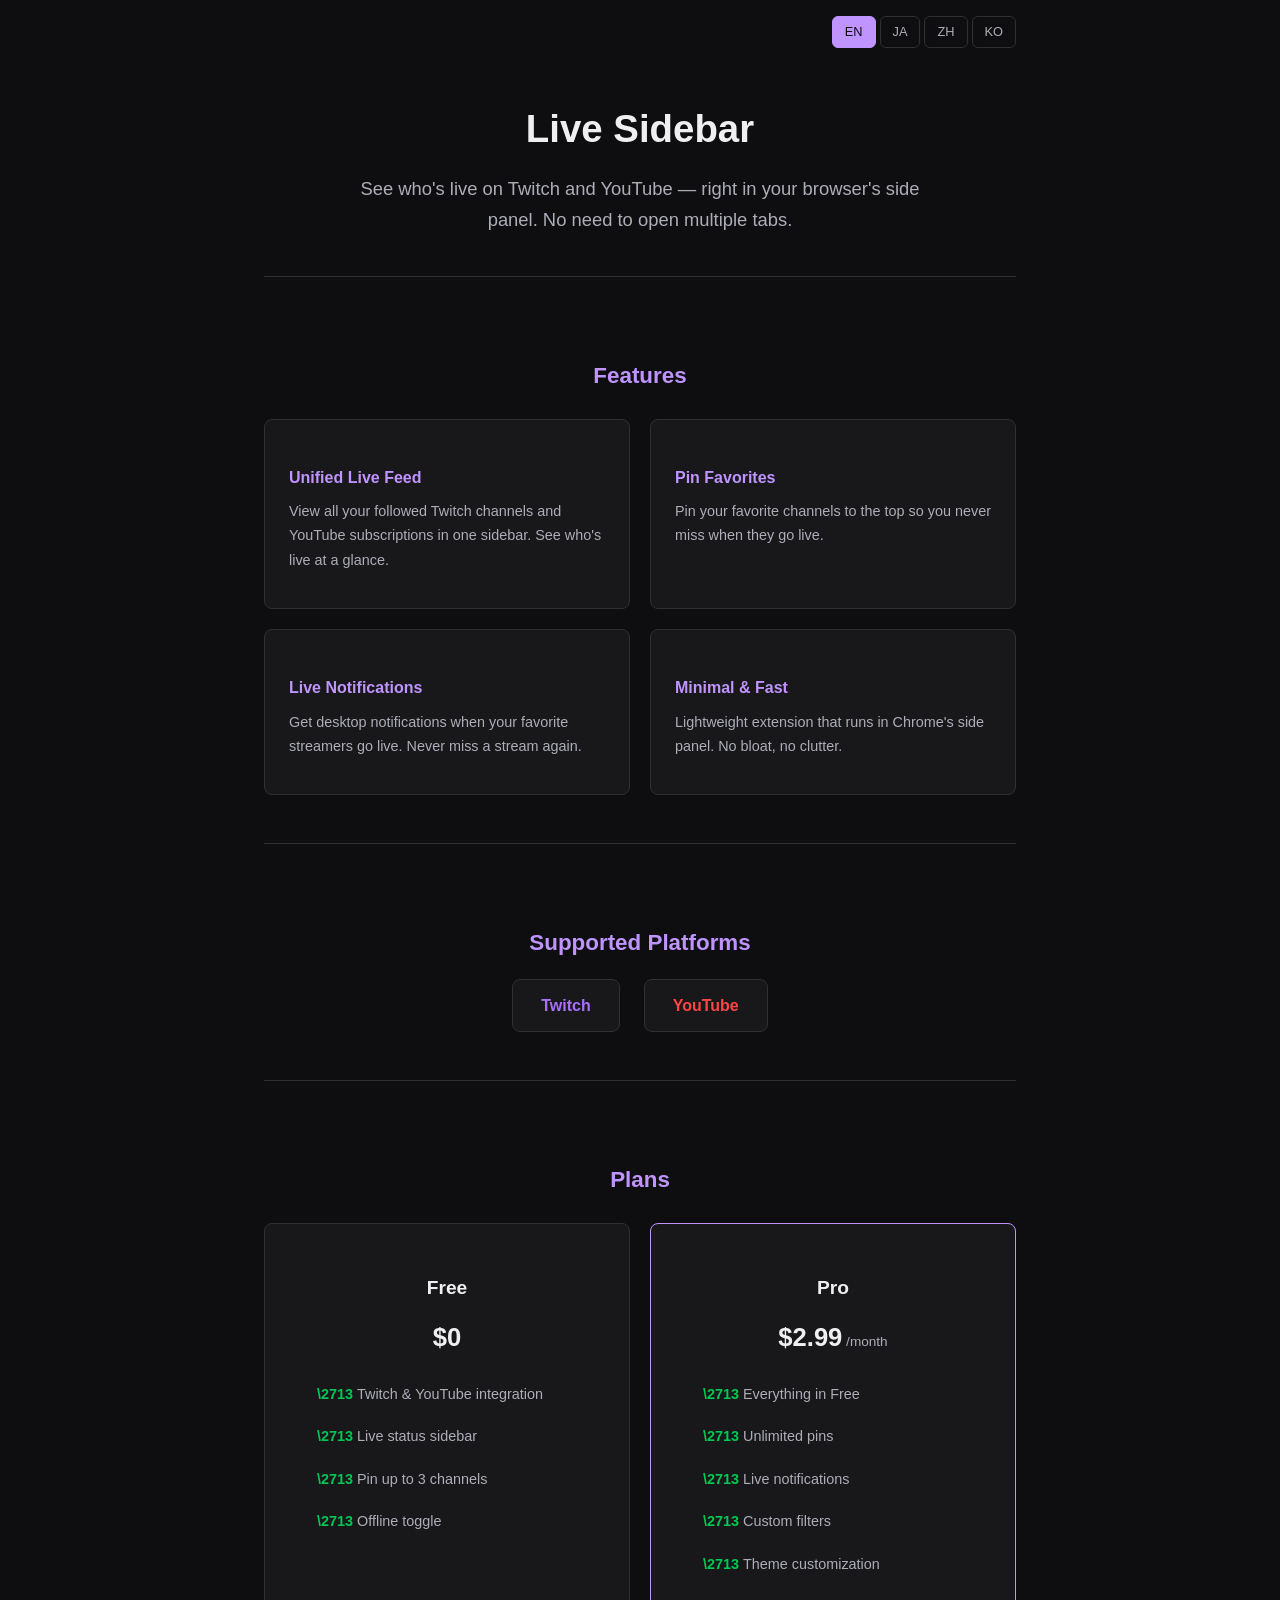
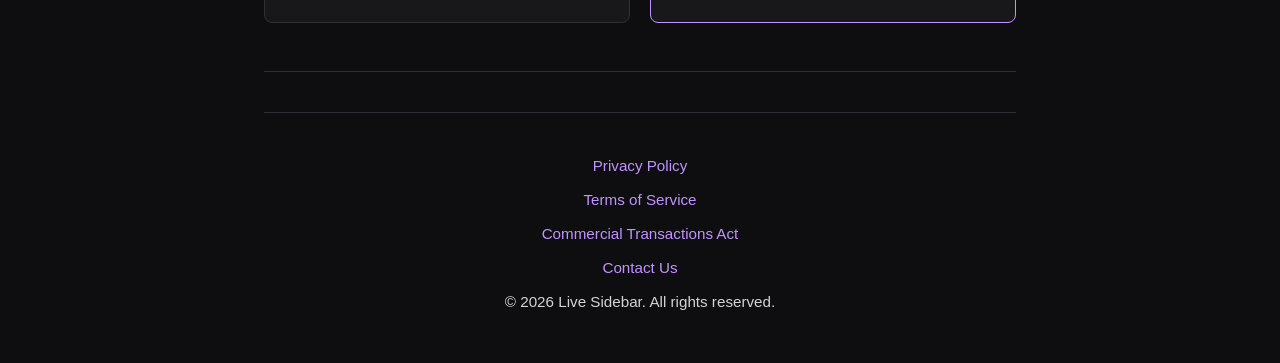
==== commit 3c30cc9d: "Add terms of service page" ====
--- a/index.html
+++ b/index.html
@@ -226,6 +226,7 @@
 
     <footer>
       <p><a href="privacy-policy" data-lang="en" class="active">Privacy Policy</a><a href="privacy-policy" data-lang="ja">プライバシーポリシー</a><a href="privacy-policy" data-lang="zh">隐私政策</a><a href="privacy-policy" data-lang="ko">개인정보 처리방침</a></p>
+      <p><a href="terms" data-lang="en" class="active">Terms of Service</a><a href="terms" data-lang="ja">利用規約</a><a href="terms" data-lang="zh">服务条款</a><a href="terms" data-lang="ko">서비스 약관</a></p>
       <p><a href="tokushoho" data-lang="en" class="active">Commercial Transactions Act</a><a href="tokushoho" data-lang="ja">特定商取引法に基づく表記</a><a href="tokushoho" data-lang="zh">特定商业交易法标识</a><a href="tokushoho" data-lang="ko">특정상거래법에 의한 표기</a></p>
       <p data-lang="en" class="active"><a href="https://docs.google.com/forms/d/e/1FAIpQLSeSbWLISd7ZpWGRhp2kvxbcxtRMpwEVe7srEay6lUH2knVQWQ/viewform" target="_blank" rel="noopener">Contact Us</a></p>
       <p data-lang="ja"><a href="https://docs.google.com/forms/d/e/1FAIpQLSeSbWLISd7ZpWGRhp2kvxbcxtRMpwEVe7srEay6lUH2knVQWQ/viewform" target="_blank" rel="noopener">お問い合わせ</a></p>
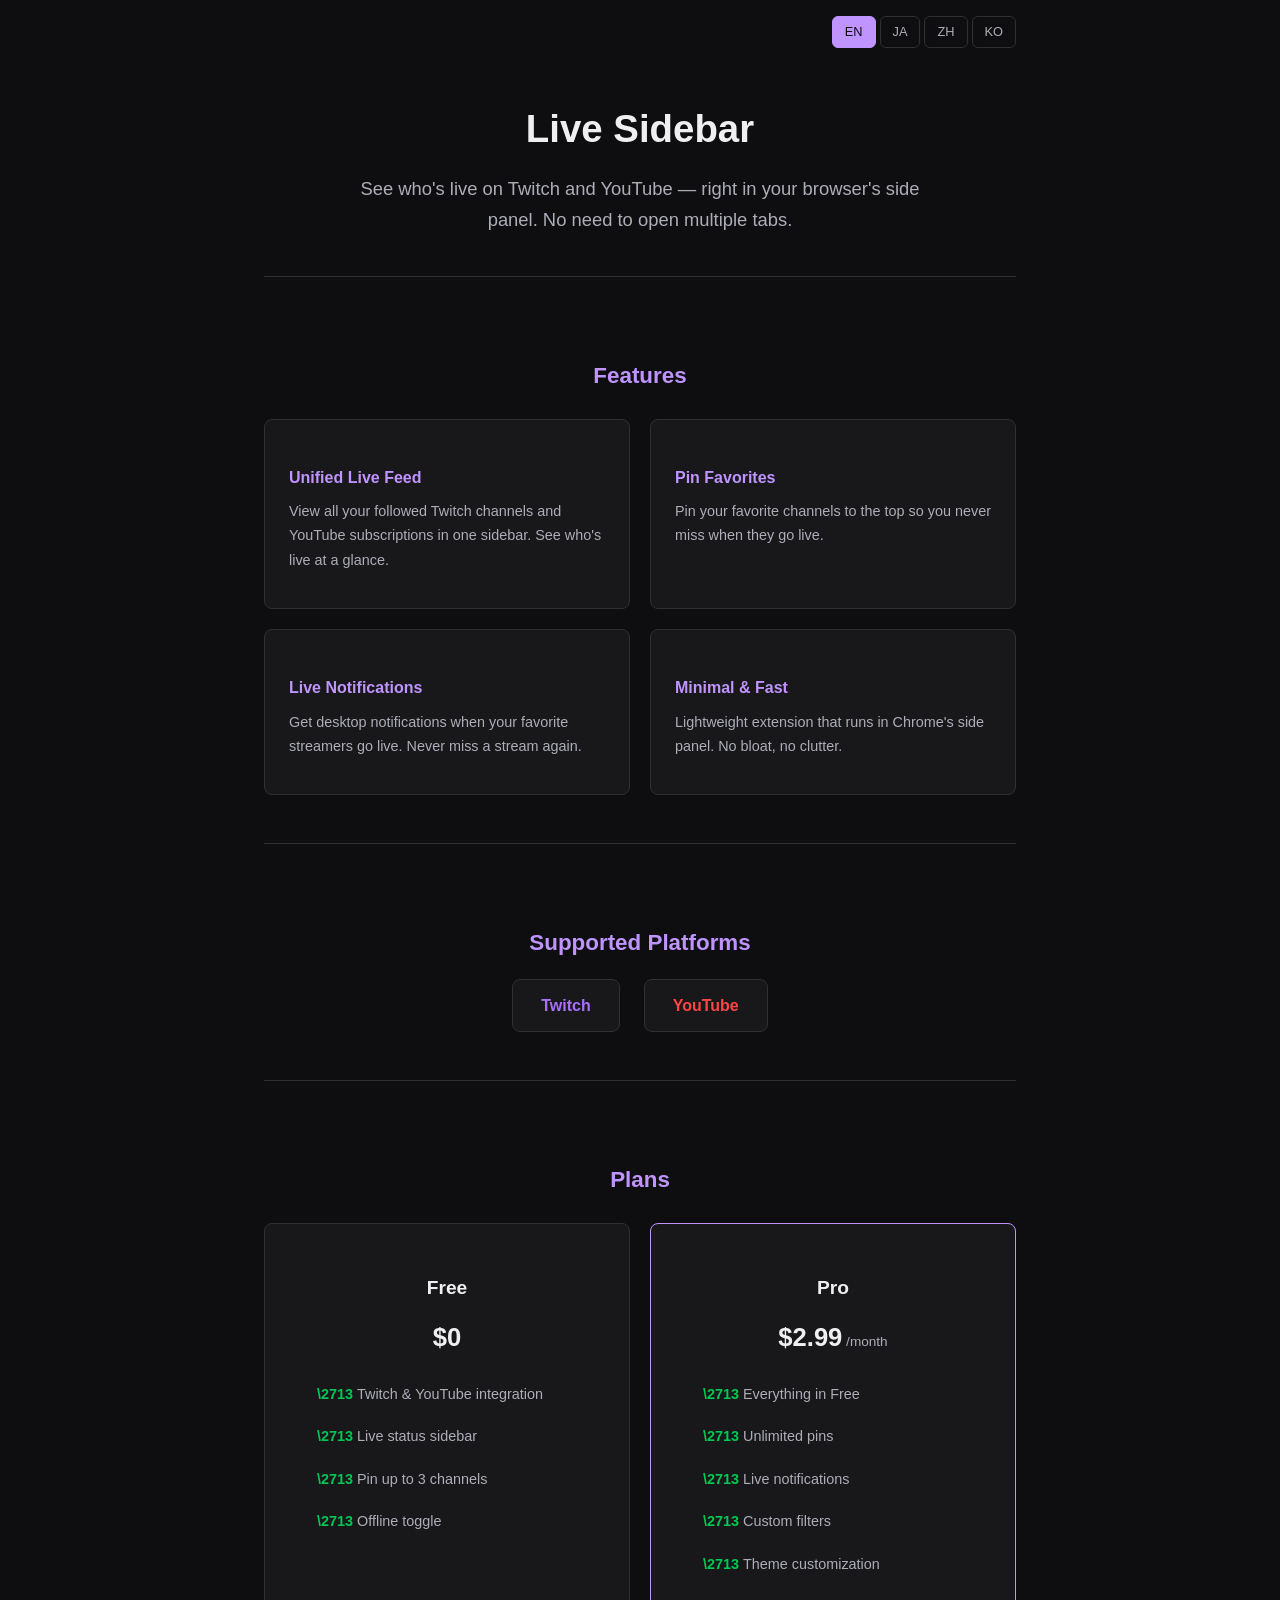
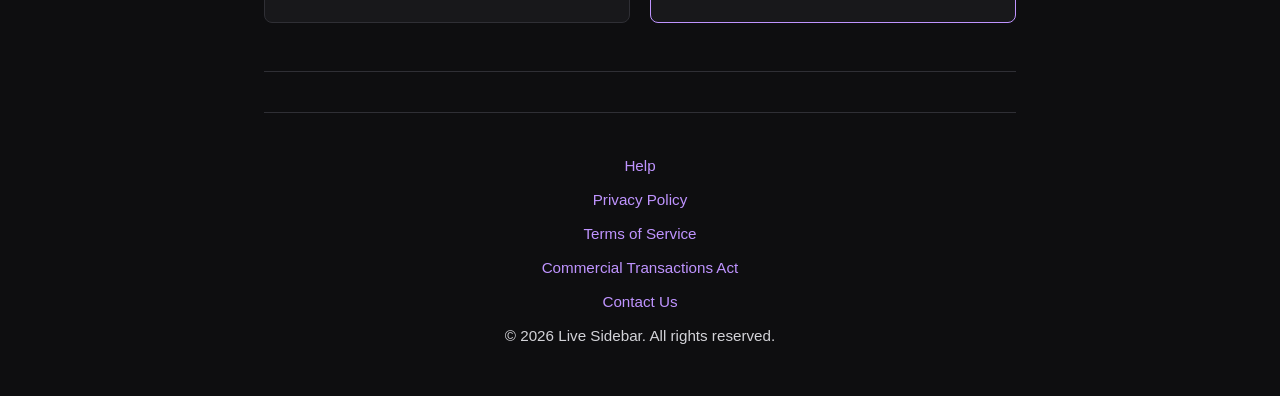
==== commit 060f73e5: "Add help link to homepage footer" ====
--- a/index.html
+++ b/index.html
@@ -225,6 +225,7 @@
     </section>
 
     <footer>
+      <p><a href="help" data-lang="en" class="active">Help</a><a href="help" data-lang="ja">ヘルプ</a><a href="help" data-lang="zh">帮助</a><a href="help" data-lang="ko">도움말</a></p>
       <p><a href="privacy-policy" data-lang="en" class="active">Privacy Policy</a><a href="privacy-policy" data-lang="ja">プライバシーポリシー</a><a href="privacy-policy" data-lang="zh">隐私政策</a><a href="privacy-policy" data-lang="ko">개인정보 처리방침</a></p>
       <p><a href="terms" data-lang="en" class="active">Terms of Service</a><a href="terms" data-lang="ja">利用規約</a><a href="terms" data-lang="zh">服务条款</a><a href="terms" data-lang="ko">서비스 약관</a></p>
       <p><a href="tokushoho" data-lang="en" class="active">Commercial Transactions Act</a><a href="tokushoho" data-lang="ja">特定商取引法に基づく表記</a><a href="tokushoho" data-lang="zh">特定商业交易法标识</a><a href="tokushoho" data-lang="ko">특정상거래법에 의한 표기</a></p>
